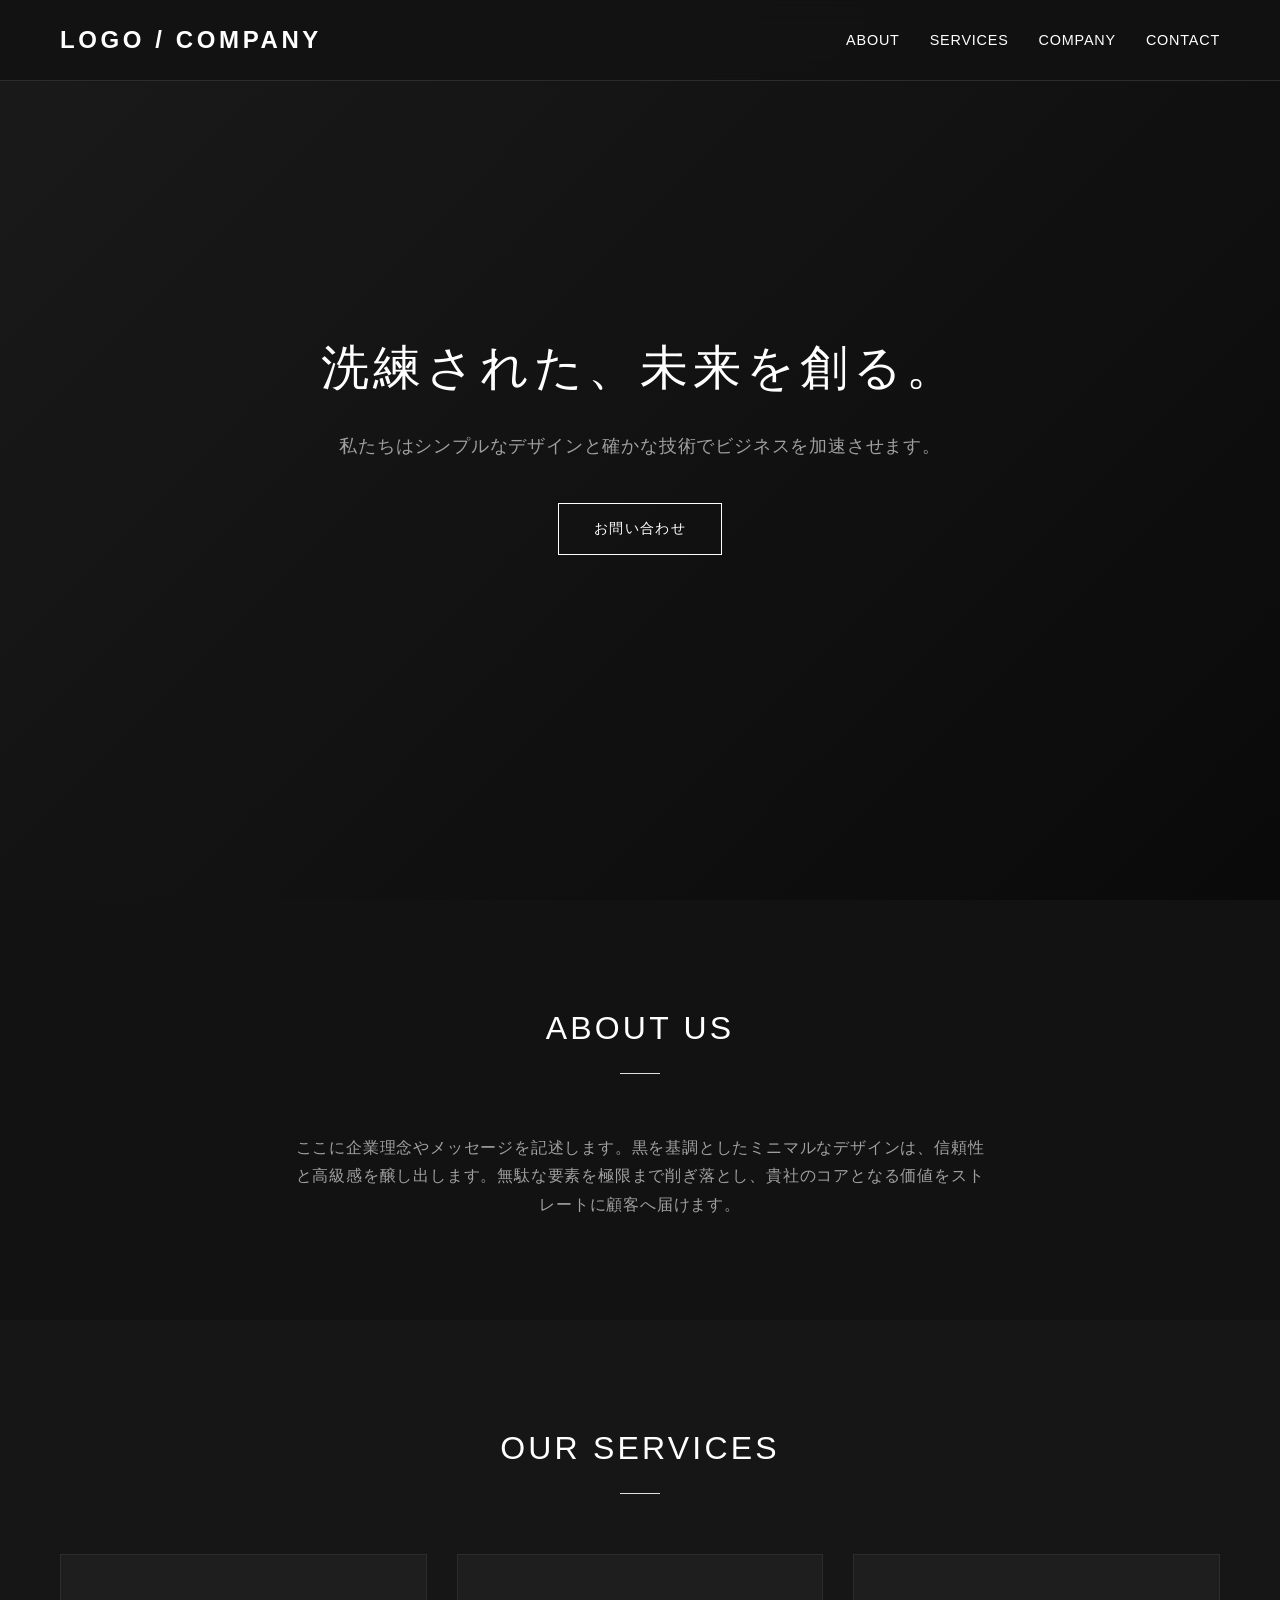
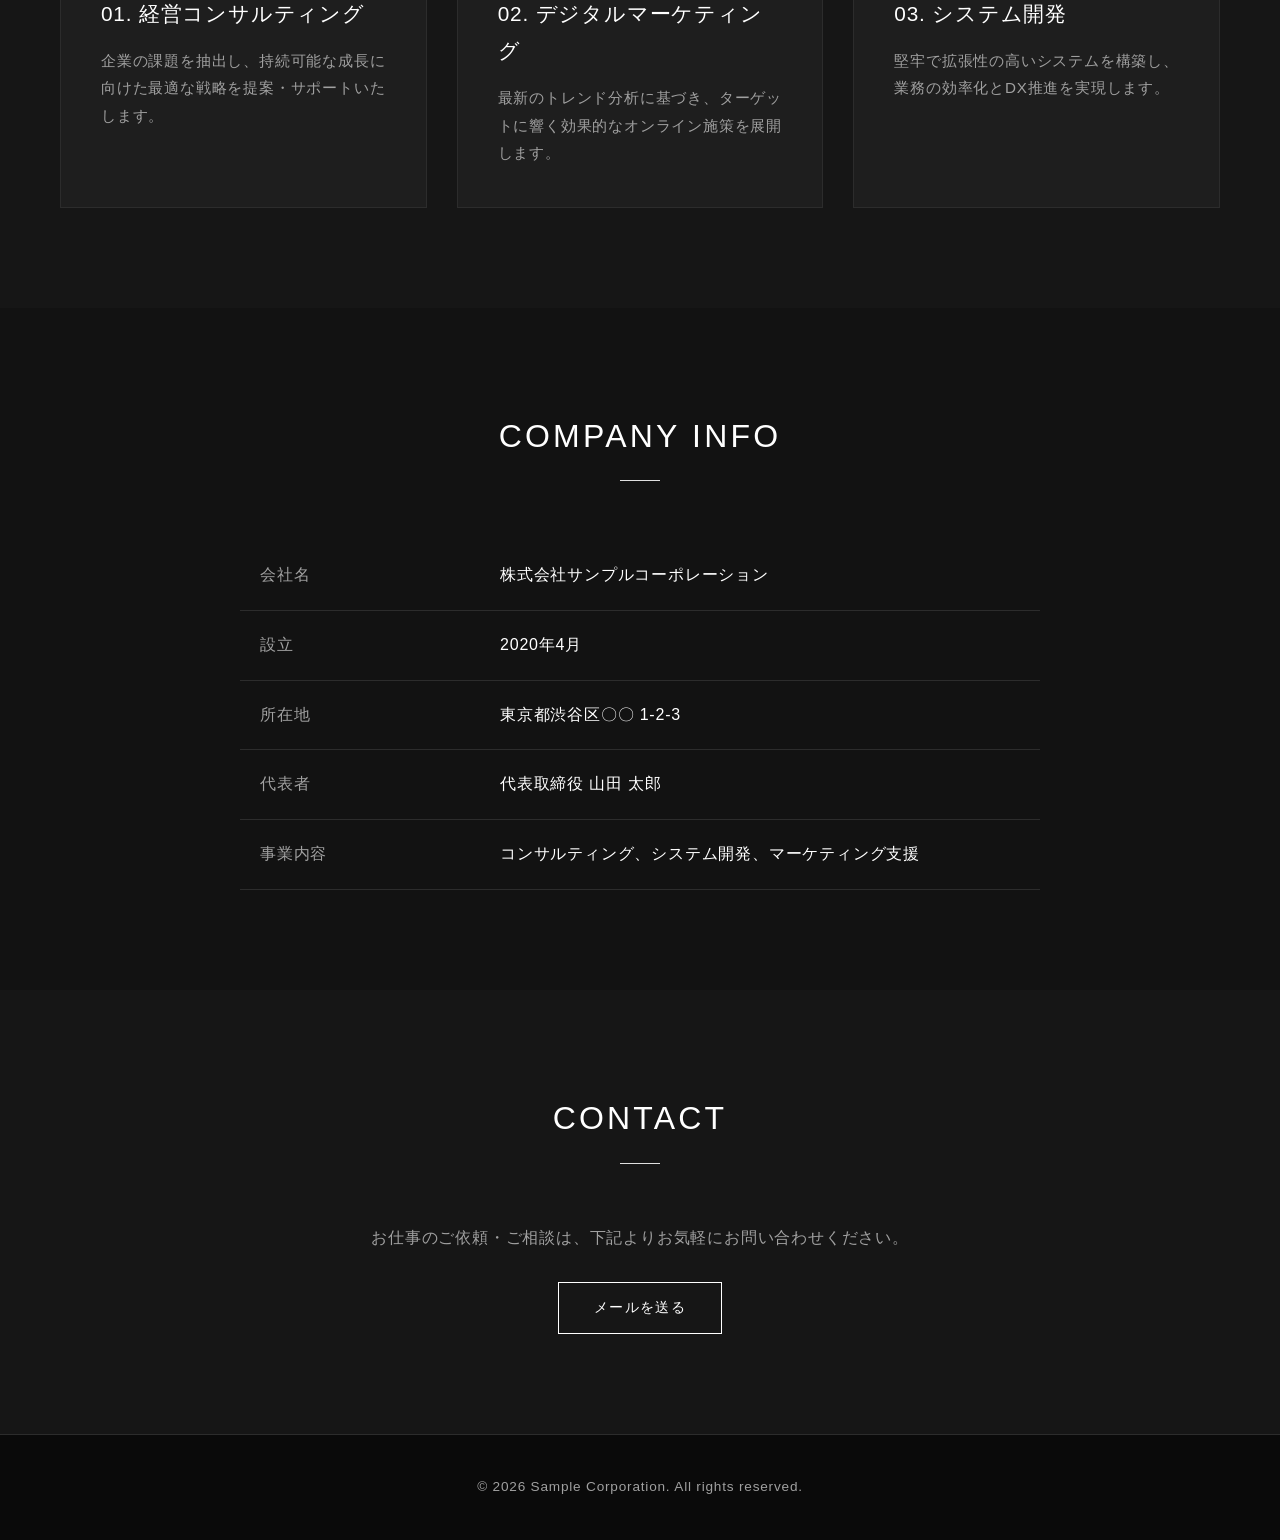
==== test.html @ f7774ecd "test.html の作成" ====
<!DOCTYPE html>
<html lang="ja">
<head>
    <meta charset="UTF-8">
    <meta name="viewport" content="width=device-width, initial-scale=1.0">
    <title>企業名コーポレートサイト</title>
    <style>
        /* --- デザインベース・共通設定 --- */
        :root {
            --bg-color: #121212;       /* 深みのある漆黒 */
            --card-bg: #1e1e1e;        /* コンテンツ用のやや明るい黒 */
            --text-main: #ffffff;      /* メインテキスト（白） */
            --text-sub: #a0a0a0;       /* サブテキスト（グレー） */
            --accent-color: #e0e0e0;   /* アクセント（薄いグレー/シルバー） */
        }

        * {
            margin: 0;
            padding: 0;
            box-sizing: border-box;
        }

        body {
            background-color: var(--bg-color);
            color: var(--text-main);
            font-family: 'Helvetica Neue', Arial, 'Hiragino Kaku Gothic ProN', sans-serif;
            line-height: 1.8;
            letter-spacing: 0.05em;
        }

        a {
            color: inherit;
            text-decoration: none;
            transition: opacity 0.3s ease;
        }

        a:hover {
            opacity: 0.7;
        }

        /* --- レイアウト構造 --- */
        .container {
            width: 100%;
            max-width: 1200px;
            margin: 0 auto;
            padding: 0 20px;
        }

        section {
            padding: 100px 0;
        }

        .section-title {
            font-size: 2rem;
            font-weight: 300;
            text-align: center;
            margin-bottom: 60px;
            letter-spacing: 0.1em;
            text-transform: uppercase;
        }

        .section-title::after {
            content: '';
            display: block;
            width: 40px;
            height: 1px;
            background-color: var(--accent-color);
            margin: 15px auto 0;
        }

        /* --- ヘッダー --- */
        header {
            position: fixed;
            top: 0;
            left: 0;
            width: 100%;
            background-color: rgba(18, 18, 18, 0.9);
            backdrop-filter: blur(10px);
            z-index: 1000;
            border-bottom: 1px solid #2c2c2c;
        }

        .header-inner {
            display: flex;
            justify-content: space-between;
            align-items: center;
            height: 80px;
        }

        .logo {
            font-size: 1.5rem;
            font-weight: 700;
            letter-spacing: 0.15em;
        }

        .nav-links {
            display: flex;
            list-style: none;
            gap: 30px;
        }

        .nav-links a {
            font-size: 0.9rem;
            text-transform: uppercase;
        }

        /* --- メインビジュアル --- */
        .hero {
            height: 100vh;
            display: flex;
            align-items: center;
            justify-content: center;
            text-align: center;
            background: linear-gradient(135deg, #1a1a1a 0%, #0a0a0a 100%);
            padding-top: 80px;
        }

        .hero-content h1 {
            font-size: 3rem;
            font-weight: 400;
            margin-bottom: 20px;
            letter-spacing: 0.1em;
        }

        .hero-content p {
            color: var(--text-sub);
            font-size: 1.1rem;
            margin-bottom: 40px;
        }

        .btn {
            display: inline-block;
            padding: 12px 35px;
            border: 1px solid var(--text-main);
            color: var(--text-main);
            font-size: 0.9rem;
            text-transform: uppercase;
            letter-spacing: 0.1em;
            transition: all 0.3s ease;
        }

        .btn:hover {
            background-color: var(--text-main);
            color: var(--bg-color);
            opacity: 1;
        }

        /* --- 会社概要 (ABOUT) --- */
        .about-text {
            max-width: 700px;
            margin: 0 auto;
            text-align: center;
            color: var(--text-sub);
        }

        /* --- 事業内容 (SERVICES) --- */
        .grid {
            display: grid;
            grid-template-columns: repeat(auto-fit, minmax(300px, 1fr));
            gap: 30px;
        }

        .card {
            background-color: var(--card-bg);
            padding: 40px;
            border: 1px solid #2c2c2c;
            transition: transform 0.3s ease, border-color 0.3s ease;
        }

        .card:hover {
            transform: translateY(-5px);
            border-color: var(--text-sub);
        }

        .card h3 {
            font-size: 1.3rem;
            margin-bottom: 15px;
            font-weight: 500;
        }

        .card p {
            color: var(--text-sub);
            font-size: 0.95rem;
        }

        /* --- 会社情報 (COMPANY) --- */
        .info-table {
            width: 100%;
            max-width: 800px;
            margin: 0 auto;
            border-collapse: collapse;
        }

        .info-table tr {
            border-bottom: 1px solid #2c2c2c;
        }

        .info-table th, .info-table td {
            padding: 20px;
            text-align: left;
        }

        .info-table th {
            width: 30%;
            color: var(--text-sub);
            font-weight: 500;
        }

        /* --- フッター --- */
        footer {
            background-color: #0a0a0a;
            padding: 40px 0;
            text-align: center;
            border-top: 1px solid #2c2c2c;
            font-size: 0.85rem;
            color: var(--text-sub);
        }

        /* --- レスポンシブ対応 (スマホ用表示調整) --- */
        @media (max-width: 768px) {
            .nav-links {
                display: none; /* 簡易化のためスマホ時はメニューを非表示 */
            }
            .hero-content h1 {
                font-size: 2rem;
            }
            .info-table th, .info-table td {
                display: block;
                width: 100%;
                padding: 10px 20px;
            }
            .info-table th {
                border-bottom: none;
                padding-top: 20px;
            }
        }
    </style>
</head>
<body>

    <!-- ヘッダーナビゲーション -->
    <header>
        <div class="container header-inner">
            <div class="logo">LOGO / COMPANY</div>
            <nav>
                <ul class="nav-links">
                    <li><a href="#about">About</a></li>
                    <li><a href="#services">Services</a></li>
                    <li><a href="#company">Company</a></li>
                    <li><a href="#contact">Contact</a></li>
                </ul>
            </nav>
        </div>
    </header>

    <!-- メインビジュアルエリア -->
    <section class="hero">
        <div class="hero-content">
            <h1>洗練された、未来を創る。</h1>
            <p>私たちはシンプルなデザインと確かな技術でビジネスを加速させます。</p>
            <a href="#contact" class="btn">お問い合わせ</a>
        </div>
    </section>

    <!-- 私たちについて -->
    <section id="about">
        <div class="container">
            <h2 class="section-title">About Us</h2>
            <div class="about-text">
                <p>ここに企業理念やメッセージを記述します。黒を基調としたミニマルなデザインは、信頼性と高級感を醸し出します。無駄な要素を極限まで削ぎ落とし、貴社のコアとなる価値をストレートに顧客へ届けます。</p>
            </div>
        </div>
    </section>

    <!-- 事業内容 -->
    <section id="services" style="background-color: #161616;">
        <div class="container">
            <h2 class="section-title">Our Services</h2>
            <div class="grid">
                <div class="card">
                    <h3>01. 経営コンサルティング</h3>
                    <p>企業の課題を抽出し、持続可能な成長に向けた最適な戦略を提案・サポートいたします。</p>
                </div>
                <div class="card">
                    <h3>02. デジタルマーケティング</h3>
                    <p>最新のトレンド分析に基づき、ターゲットに響く効果的なオンライン施策を展開します。</p>
                </div>
                <div class="card">
                    <h3>03. システム開発</h3>
                    <p>堅牢で拡張性の高いシステムを構築し、業務の効率化とDX推進を実現します。</p>
                </div>
            </div>
        </div>
    </section>

    <!-- 会社概要 -->
    <section id="company">
        <div class="container">
            <h2 class="section-title">Company Info</h2>
            <table class="info-table">
                <tr>
                    <th>会社名</th>
                    <td>株式会社サンプルコーポレーション</td>
                </tr>
                <tr>
                    <th>設立</th>
                    <td>2020年4月</td>
                </tr>
                <tr>
                    <th>所在地</th>
                    <td>東京都渋谷区〇〇 1-2-3</td>
                </tr>
                <tr>
                    <th>代表者</th>
                    <td>代表取締役 山田 太郎</td>
                </tr>
                <tr>
                    <th>事業内容</th>
                    <td>コンサルティング、システム開発、マーケティング支援</td>
                </tr>
            </table>
        </div>
    </section>

    <!-- お問い合わせへの導き -->
    <section id="contact" style="text-align: center; background-color: #161616;">
        <div class="container">
            <h2 class="section-title">Contact</h2>
            <p style="color: var(--text-sub); margin-bottom: 30px;">お仕事のご依頼・ご相談は、下記よりお気軽にお問い合わせください。</p>
            <a href="mailto:info@example.com" class="btn">メールを送る</a>
        </div>
    </section>

    <!-- フッター -->
    <footer>
        <div class="container">
            <p>&copy; 2026 Sample Corporation. All rights reserved.</p>
        </div>
    </footer>

</body>
</html>
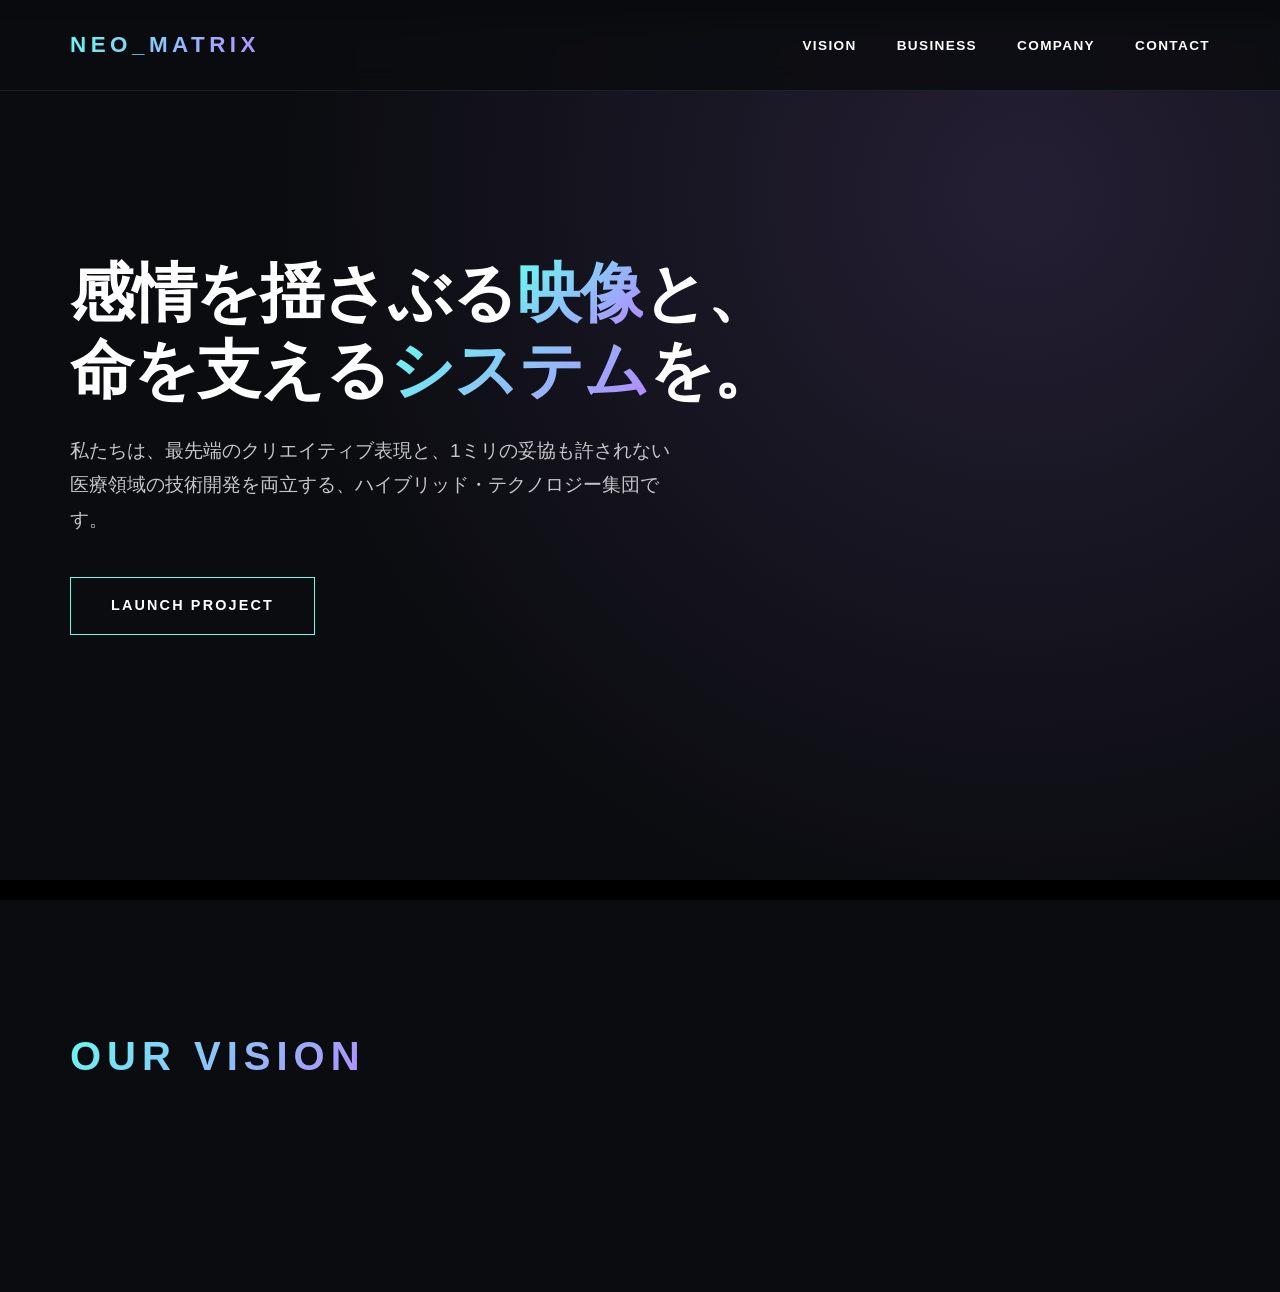
==== commit 2c089bb0: "test.html の更新" ====
--- a/test.html
+++ b/test.html
@@ -3,15 +3,18 @@
 <head>
     <meta charset="UTF-8">
     <meta name="viewport" content="width=device-width, initial-scale=1.0">
-    <title>企業名コーポレートサイト</title>
+    <title>株式会社サンプル | 映像制作 & 医療システム開発</title>
     <style>
-        /* --- デザインベース・共通設定 --- */
+        /* --- デザインベース・カラー設定 --- */
         :root {
-            --bg-color: #121212;       /* 深みのある漆黒 */
-            --card-bg: #1e1e1e;        /* コンテンツ用のやや明るい黒 */
-            --text-main: #ffffff;      /* メインテキスト（白） */
-            --text-sub: #a0a0a0;       /* サブテキスト（グレー） */
-            --accent-color: #e0e0e0;   /* アクセント（薄いグレー/シルバー） */
+            --bg-color: #0b0c10;       /* 漆黒（やや青みのある深い黒） */
+            --card-bg: #1f2833;        /* ダークメタリックグレー */
+            --text-main: #ffffff;      /* メインテキスト */
+            --text-sub: #c5c6c7;       /* サブテキスト */
+            /* ユニークなネオングラデーション（医療の青 × 映像の紫） */
+            --accent-blue: #66fcf1;    
+            --accent-purple: #b388ff;
+            --grad-accent: linear-gradient(135deg, #66fcf1 0%, #b388ff 100%);
         }
 
         * {
@@ -23,19 +26,15 @@
         body {
             background-color: var(--bg-color);
             color: var(--text-main);
-            font-family: 'Helvetica Neue', Arial, 'Hiragino Kaku Gothic ProN', sans-serif;
+            font-family: 'Inter', 'Helvetica Neue', Arial, sans-serif;
             line-height: 1.8;
-            letter-spacing: 0.05em;
+            overflow-x: hidden;
         }
 
         a {
             color: inherit;
             text-decoration: none;
-            transition: opacity 0.3s ease;
-        }
-
-        a:hover {
-            opacity: 0.7;
+            transition: all 0.3s ease;
         }
 
         /* --- レイアウト構造 --- */
@@ -43,29 +42,25 @@
             width: 100%;
             max-width: 1200px;
             margin: 0 auto;
-            padding: 0 20px;
+            padding: 0 30px;
         }
 
         section {
-            padding: 100px 0;
-        }
-
+            padding: 120px 0;
+            position: relative;
+        }
+
+        /* ユニークなタイポグラフィ */
         .section-title {
-            font-size: 2rem;
-            font-weight: 300;
-            text-align: center;
-            margin-bottom: 60px;
-            letter-spacing: 0.1em;
+            font-size: 2.5rem;
+            font-weight: 800;
+            letter-spacing: 0.15em;
             text-transform: uppercase;
-        }
-
-        .section-title::after {
-            content: '';
-            display: block;
-            width: 40px;
-            height: 1px;
-            background-color: var(--accent-color);
-            margin: 15px auto 0;
+            margin-bottom: 80px;
+            background: var(--grad-accent);
+            -webkit-background-clip: text;
+            -webkit-text-fill-color: transparent;
+            display: inline-block;
         }
 
         /* --- ヘッダー --- */
@@ -74,178 +69,274 @@
             top: 0;
             left: 0;
             width: 100%;
-            background-color: rgba(18, 18, 18, 0.9);
-            backdrop-filter: blur(10px);
+            background-color: rgba(11, 12, 16, 0.85);
+            backdrop-filter: blur(12px);
             z-index: 1000;
-            border-bottom: 1px solid #2c2c2c;
+            border-bottom: 1px solid rgba(102, 252, 241, 0.1);
         }
 
         .header-inner {
             display: flex;
             justify-content: space-between;
             align-items: center;
-            height: 80px;
+            height: 90px;
         }
 
         .logo {
-            font-size: 1.5rem;
-            font-weight: 700;
-            letter-spacing: 0.15em;
+            font-size: 1.4rem;
+            font-weight: 900;
+            letter-spacing: 0.2em;
+            background: var(--grad-accent);
+            -webkit-background-clip: text;
+            -webkit-text-fill-color: transparent;
         }
 
         .nav-links {
             display: flex;
             list-style: none;
-            gap: 30px;
+            gap: 40px;
         }
 
         .nav-links a {
-            font-size: 0.9rem;
+            font-size: 0.85rem;
+            font-weight: 600;
             text-transform: uppercase;
-        }
-
-        /* --- メインビジュアル --- */
+            letter-spacing: 0.1em;
+        }
+
+        .nav-links a:hover {
+            color: var(--accent-blue);
+        }
+
+        /* --- メインビジュアル（シネマティック演出） --- */
         .hero {
             height: 100vh;
             display: flex;
             align-items: center;
-            justify-content: center;
-            text-align: center;
-            background: linear-gradient(135deg, #1a1a1a 0%, #0a0a0a 100%);
-            padding-top: 80px;
+            justify-content: flex-start;
+            background: radial-gradient(circle at 80% 20%, rgba(179, 136, 255, 0.15) 0%, rgba(11, 12, 16, 1) 60%);
+            border-top: 20px solid #000; /* シネマスコープ（黒帯）をイメージ */
+            border-bottom: 20px solid #000;
+        }
+
+        .hero-content {
+            max-width: 800px;
         }
 
         .hero-content h1 {
-            font-size: 3rem;
-            font-weight: 400;
-            margin-bottom: 20px;
-            letter-spacing: 0.1em;
+            font-size: 4rem;
+            font-weight: 900;
+            line-height: 1.2;
+            margin-bottom: 25px;
+            letter-spacing: -0.02em;
+        }
+
+        .hero-content h1 span {
+            background: var(--grad-accent);
+            -webkit-background-clip: text;
+            -webkit-text-fill-color: transparent;
         }
 
         .hero-content p {
             color: var(--text-sub);
-            font-size: 1.1rem;
+            font-size: 1.2rem;
             margin-bottom: 40px;
-        }
-
+            max-width: 600px;
+        }
+
+        /* サイバー感のあるボタン */
         .btn {
             display: inline-block;
-            padding: 12px 35px;
-            border: 1px solid var(--text-main);
+            padding: 15px 40px;
+            position: relative;
+            background: transparent;
             color: var(--text-main);
             font-size: 0.9rem;
+            font-weight: 700;
             text-transform: uppercase;
+            letter-spacing: 0.15em;
+            border: 1px solid var(--accent-blue);
+            overflow: hidden;
+            z-index: 1;
+        }
+
+        .btn::before {
+            content: '';
+            position: absolute;
+            top: 0;
+            left: -100%;
+            width: 100%;
+            height: 100%;
+            background: var(--grad-accent);
+            transition: left 0.4s cubic-bezier(0.22, 1, 0.36, 1);
+            z-index: -1;
+        }
+
+        .btn:hover::before {
+            left: 0;
+        }
+
+        .btn:hover {
+            border-color: transparent;
+            color: #000;
+        }
+
+        /* --- ビジョン (ABOUT) --- */
+        .vision-layout {
+            display: flex;
+            gap: 60px;
+            align-items: center;
+        }
+
+        .vision-left h3 {
+            font-size: 2rem;
+            line-height: 1.4;
+            margin-bottom: 20px;
+        }
+
+        .vision-right {
+            color: var(--text-sub);
+            border-left: 2px solid var(--accent-purple);
+            padding-left: 30px;
+        }
+
+        /* --- 2大事業内容 (SERVICES - アシンメトリー配置) --- */
+        .service-layout {
+            display: flex;
+            flex-direction: column;
+            gap: 150px;
+        }
+
+        .service-row {
+            display: flex;
+            align-items: center;
+            gap: 80px;
+        }
+
+        .service-row.reverse {
+            flex-direction: row-reverse;
+        }
+
+        .service-num {
+            font-size: 6rem;
+            font-weight: 900;
+            font-family: monospace;
+            opacity: 0.15;
+            background: var(--grad-accent);
+            -webkit-background-clip: text;
+            -webkit-text-fill-color: transparent;
+            line-height: 1;
+        }
+
+        .service-info {
+            flex: 1;
+        }
+
+        .service-info h3 {
+            font-size: 1.8rem;
+            margin-bottom: 20px;
+            display: flex;
+            align-items: center;
+            gap: 15px;
+        }
+
+        /* 医療側のドットマーカー */
+        .service-info h3::before {
+            content: '';
+            display: inline-block;
+            width: 12px;
+            height: 12px;
+            border-radius: 50%;
+            background-color: var(--accent-blue);
+        }
+        /* 映像側のマーカー（四角に反転） */
+        .service-row.reverse .service-info h3::before {
+            background-color: var(--accent-purple);
+            border-radius: 0;
+            transform: rotate(45deg);
+        }
+
+        .service-info p {
+            color: var(--text-sub);
+        }
+
+        .tag-list {
+            margin-top: 20px;
+            display: flex;
+            gap: 10px;
+            flex-wrap: wrap;
+        }
+
+        .tag {
+            font-size: 0.75rem;
+            padding: 4px 12px;
+            background-color: rgba(255,255,255,0.05);
+            border: 1px solid rgba(255,255,255,0.1);
+            border-radius: 20px;
+            color: var(--accent-blue);
+        }
+
+        .service-row.reverse .tag {
+            color: var(--accent-purple);
+        }
+
+        /* --- 会社情報 (COMPANY) --- */
+        .company-grid {
+            display: grid;
+            grid-template-columns: 1fr 2fr;
+            border-top: 1px solid rgba(255,255,255,0.1);
+        }
+
+        .company-item {
+            display: contents;
+        }
+
+        .company-label, .company-value {
+            padding: 30px 20px;
+            border-bottom: 1px solid rgba(255,255,255,0.1);
+        }
+
+        .company-label {
+            font-weight: 700;
+            color: var(--accent-blue);
             letter-spacing: 0.1em;
-            transition: all 0.3s ease;
-        }
-
-        .btn:hover {
-            background-color: var(--text-main);
-            color: var(--bg-color);
-            opacity: 1;
-        }
-
-        /* --- 会社概要 (ABOUT) --- */
-        .about-text {
-            max-width: 700px;
-            margin: 0 auto;
-            text-align: center;
-            color: var(--text-sub);
-        }
-
-        /* --- 事業内容 (SERVICES) --- */
-        .grid {
-            display: grid;
-            grid-template-columns: repeat(auto-fit, minmax(300px, 1fr));
-            gap: 30px;
-        }
-
-        .card {
-            background-color: var(--card-bg);
-            padding: 40px;
-            border: 1px solid #2c2c2c;
-            transition: transform 0.3s ease, border-color 0.3s ease;
-        }
-
-        .card:hover {
-            transform: translateY(-5px);
-            border-color: var(--text-sub);
-        }
-
-        .card h3 {
-            font-size: 1.3rem;
-            margin-bottom: 15px;
-            font-weight: 500;
-        }
-
-        .card p {
-            color: var(--text-sub);
-            font-size: 0.95rem;
-        }
-
-        /* --- 会社情報 (COMPANY) --- */
-        .info-table {
-            width: 100%;
-            max-width: 800px;
-            margin: 0 auto;
-            border-collapse: collapse;
-        }
-
-        .info-table tr {
-            border-bottom: 1px solid #2c2c2c;
-        }
-
-        .info-table th, .info-table td {
-            padding: 20px;
-            text-align: left;
-        }
-
-        .info-table th {
-            width: 30%;
-            color: var(--text-sub);
-            font-weight: 500;
         }
 
         /* --- フッター --- */
         footer {
-            background-color: #0a0a0a;
-            padding: 40px 0;
+            background-color: #050507;
+            padding: 60px 0;
             text-align: center;
-            border-top: 1px solid #2c2c2c;
-            font-size: 0.85rem;
-            color: var(--text-sub);
-        }
-
-        /* --- レスポンシブ対応 (スマホ用表示調整) --- */
-        @media (max-width: 768px) {
-            .nav-links {
-                display: none; /* 簡易化のためスマホ時はメニューを非表示 */
-            }
-            .hero-content h1 {
-                font-size: 2rem;
-            }
-            .info-table th, .info-table td {
-                display: block;
-                width: 100%;
-                padding: 10px 20px;
-            }
-            .info-table th {
-                border-bottom: none;
-                padding-top: 20px;
-            }
+            border-top: 1px solid rgba(102, 252, 241, 0.05);
+            font-size: 0.8rem;
+            color: rgba(255,255,255,0.4);
+            letter-spacing: 0.1em;
+        }
+
+        /* --- レスポンシブ対応 --- */
+        @media (max-width: 968px) {
+            .nav-links { display: none; }
+            .hero-content h1 { font-size: 2.8rem; }
+            .vision-layout { flex-direction: column; gap: 30px; }
+            .service-row, .service-row.reverse { flex-direction: column; gap: 30px; align-items: flex-start; }
+            .service-num { font-size: 4rem; }
+            .service-layout { gap: 80px; }
+            .company-grid { grid-template-columns: 1fr; }
+            .company-label { padding-bottom: 5px; border-bottom: none; }
+            .company-value { padding-top: 5px; }
         }
     </style>
 </head>
 <body>
 
-    <!-- ヘッダーナビゲーション -->
+    <!-- ヘッダー -->
     <header>
         <div class="container header-inner">
-            <div class="logo">LOGO / COMPANY</div>
+            <div class="logo">NEO_MATRIX</div>
             <nav>
                 <ul class="nav-links">
-                    <li><a href="#about">About</a></li>
-                    <li><a href="#services">Services</a></li>
+                    <li><a href="#vision">Vision</a></li>
+                    <li><a href="#core-business">Business</a></li>
                     <li><a href="#company">Company</a></li>
                     <li><a href="#contact">Contact</a></li>
                 </ul>
@@ -253,90 +344,19 @@
         </div>
     </header>
 
-    <!-- メインビジュアルエリア -->
+    <!-- メインビジュアル -->
     <section class="hero">
-        <div class="hero-content">
-            <h1>洗練された、未来を創る。</h1>
-            <p>私たちはシンプルなデザインと確かな技術でビジネスを加速させます。</p>
-            <a href="#contact" class="btn">お問い合わせ</a>
-        </div>
-    </section>
-
-    <!-- 私たちについて -->
-    <section id="about">
         <div class="container">
-            <h2 class="section-title">About Us</h2>
-            <div class="about-text">
-                <p>ここに企業理念やメッセージを記述します。黒を基調としたミニマルなデザインは、信頼性と高級感を醸し出します。無駄な要素を極限まで削ぎ落とし、貴社のコアとなる価値をストレートに顧客へ届けます。</p>
+            <div class="hero-content">
+                <h1>感情を揺さぶる<span>映像</span>と、<br>命を支える<span>システム</span>を。</h1>
+                <p>私たちは、最先端のクリエイティブ表現と、1ミリの妥協も許されない医療領域の技術開発を両立する、ハイブリッド・テクノロジー集団です。</p>
+                <a href="#contact" class="btn">Launch Project</a>
             </div>
         </div>
     </section>
 
-    <!-- 事業内容 -->
-    <section id="services" style="background-color: #161616;">
+    <!-- ビジョン -->
+    <section id="vision">
         <div class="container">
-            <h2 class="section-title">Our Services</h2>
-            <div class="grid">
-                <div class="card">
-                    <h3>01. 経営コンサルティング</h3>
-                    <p>企業の課題を抽出し、持続可能な成長に向けた最適な戦略を提案・サポートいたします。</p>
-                </div>
-                <div class="card">
-                    <h3>02. デジタルマーケティング</h3>
-                    <p>最新のトレンド分析に基づき、ターゲットに響く効果的なオンライン施策を展開します。</p>
-                </div>
-                <div class="card">
-                    <h3>03. システム開発</h3>
-                    <p>堅牢で拡張性の高いシステムを構築し、業務の効率化とDX推進を実現します。</p>
-                </div>
-            </div>
-        </div>
-    </section>
-
-    <!-- 会社概要 -->
-    <section id="company">
-        <div class="container">
-            <h2 class="section-title">Company Info</h2>
-            <table class="info-table">
-                <tr>
-                    <th>会社名</th>
-                    <td>株式会社サンプルコーポレーション</td>
-                </tr>
-                <tr>
-                    <th>設立</th>
-                    <td>2020年4月</td>
-                </tr>
-                <tr>
-                    <th>所在地</th>
-                    <td>東京都渋谷区〇〇 1-2-3</td>
-                </tr>
-                <tr>
-                    <th>代表者</th>
-                    <td>代表取締役 山田 太郎</td>
-                </tr>
-                <tr>
-                    <th>事業内容</th>
-                    <td>コンサルティング、システム開発、マーケティング支援</td>
-                </tr>
-            </table>
-        </div>
-    </section>
-
-    <!-- お問い合わせへの導き -->
-    <section id="contact" style="text-align: center; background-color: #161616;">
-        <div class="container">
-            <h2 class="section-title">Contact</h2>
-            <p style="color: var(--text-sub); margin-bottom: 30px;">お仕事のご依頼・ご相談は、下記よりお気軽にお問い合わせください。</p>
-            <a href="mailto:info@example.com" class="btn">メールを送る</a>
-        </div>
-    </section>
-
-    <!-- フッター -->
-    <footer>
-        <div class="container">
-            <p>&copy; 2026 Sample Corporation. All rights reserved.</p>
-        </div>
-    </footer>
-
-</body>
-</html>
+            <h2 class="section-title">Our Vision</h2>
+            <div class="vision-layout">
